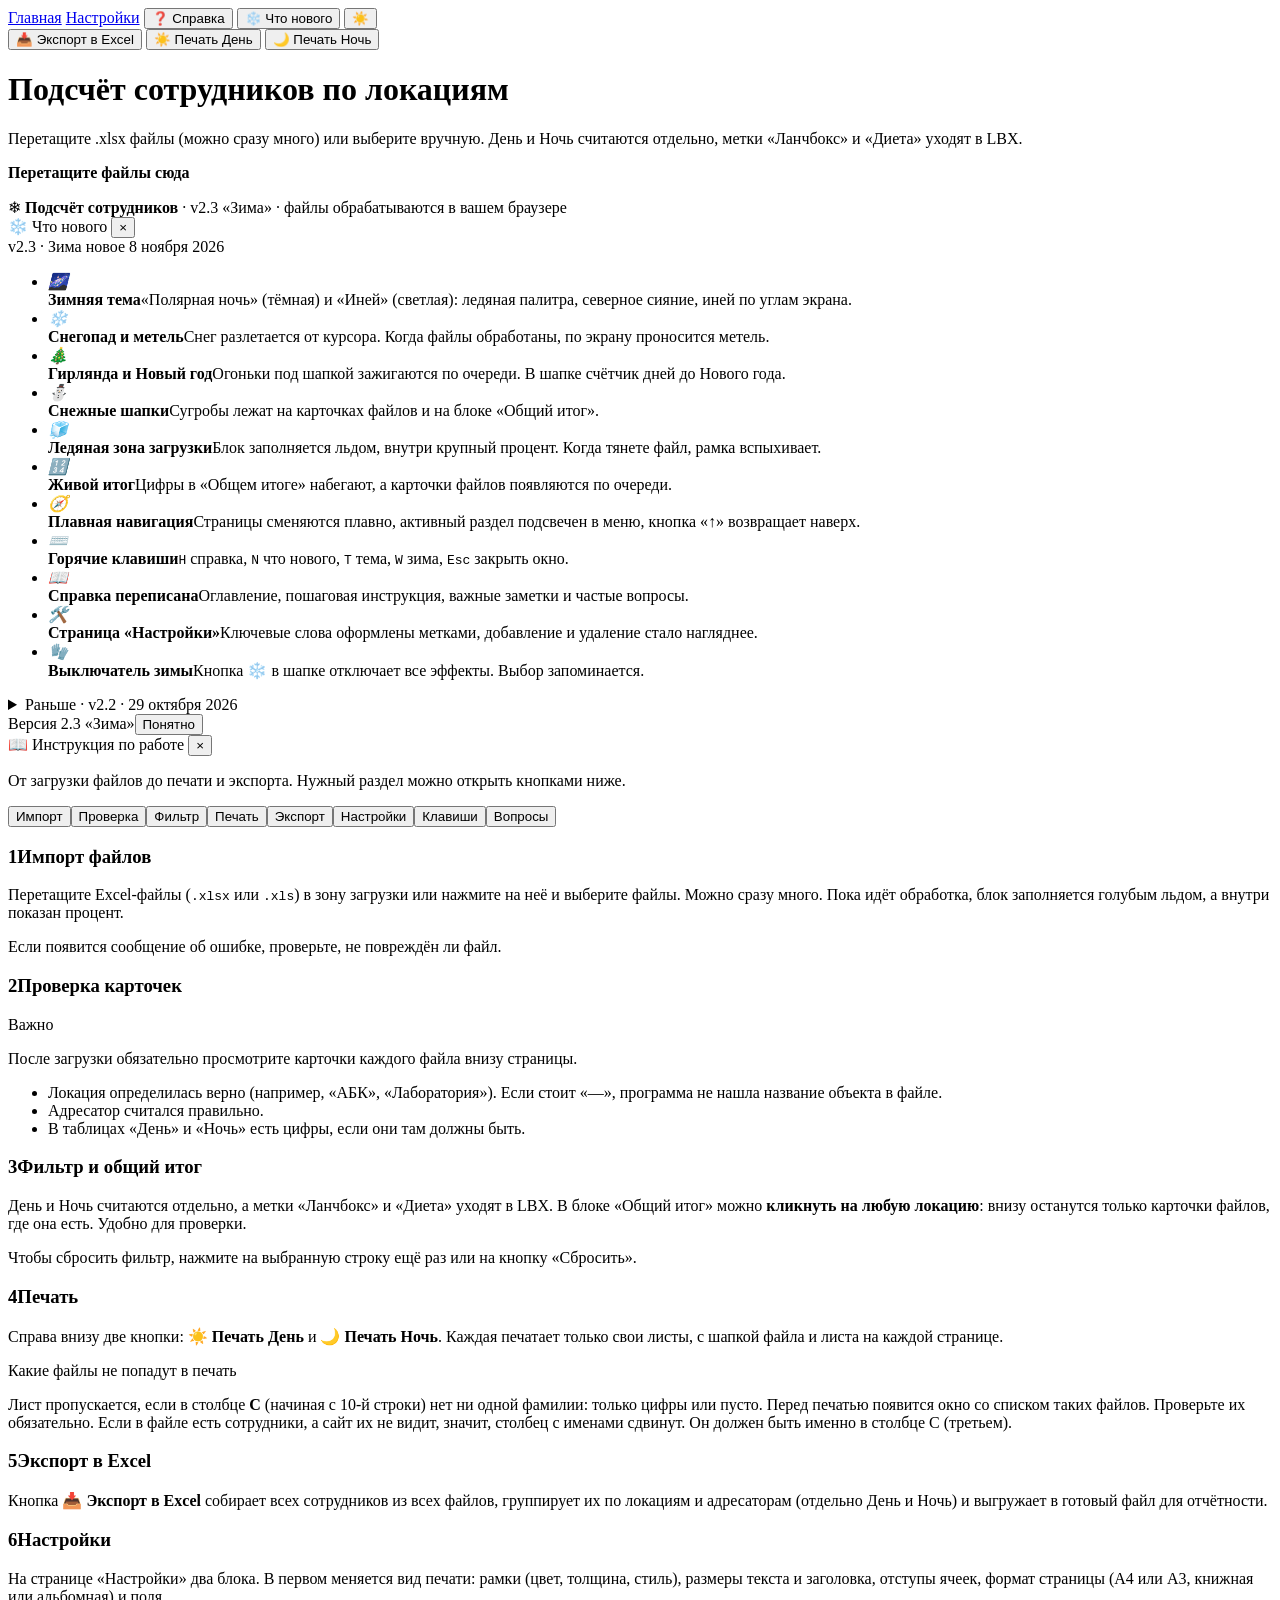
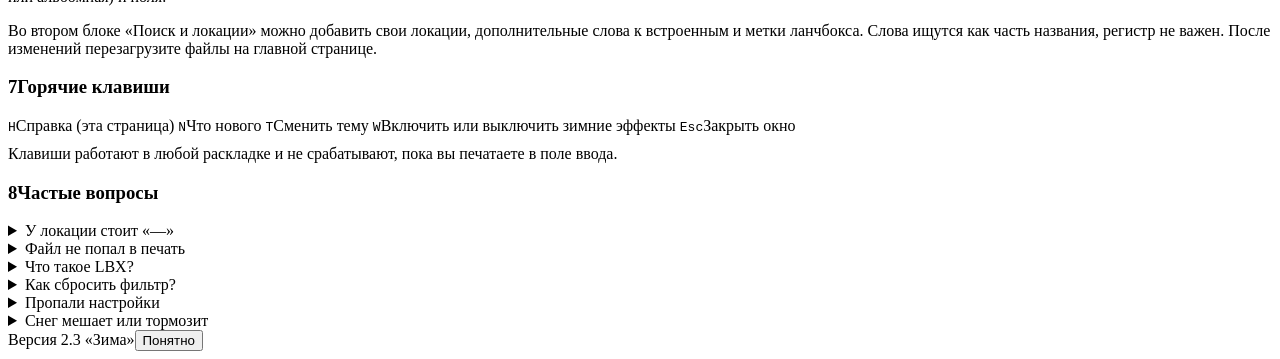
==== index.html @ 3f9bca88 "Add files via upload" ====
<!DOCTYPE html>
<html lang="ru">
<head>
  <meta charset="UTF-8" />
  <meta name="viewport" content="width=device-width, initial-scale=1.0" />
  <title>Главная</title>
  <link rel="stylesheet" href="styles.css" />
  <link rel="stylesheet" href="winter.css" />
  <link rel="icon" type="image/png" href="favicon.png">
  <script>
    (function() {
      // Читаем тему из памяти
      var theme = localStorage.getItem('site-theme') || 'dark';
      // Применяем её к самому первому тегу <html>
      document.documentElement.setAttribute('data-theme', theme);
      // Отключаем анимацию переходов при загрузке, чтобы не было плавного "перекрашивания"
      document.documentElement.classList.add('no-transition');
      // Включаем анимацию обратно, когда страница загрузится
      window.addEventListener('DOMContentLoaded', function() {
        setTimeout(function() {
          document.documentElement.classList.remove('no-transition');
        }, 100);
      });
    })();
  </script>

 
</head>
<body>
  <header>
    <div class="btw">
      <nav class="nvg">
        <a href="index.html">Главная</a>
        <a href="page2.html">Настройки</a>
        <button id="helpBtn" class="whats-new-btn" title="Справка (H)">❓ Справка</button>
        <button id="whatsNewBtn" class="whats-new-btn" title="Что нового (N)">❄️ Что нового</button>
          <button id="themeToggle" class="theme-toggle" title="Переключить тему (T)" aria-label="Переключить тему">☀️</button>

        </span>
      </nav>
    </div>
  </header>
  <div class="print-buttons">
    <button id="exportBtn" class="print-btn print-btn-export" title="Выгрузить всех сотрудников в Excel (локации и адресаторы, День и Ночь)">📥 Экспорт в Excel</button>
    <button id="printDay" class="print-btn print-btn-day" title="Напечатать только дневные листы">☀️ Печать День</button>
    <button id="printNight" class="print-btn print-btn-night" title="Напечатать только ночные листы">🌙 Печать Ночь</button>
  </div>
  <main class="container">
    <h1>Подсчёт сотрудников по локациям</h1>
    <p class="muted">
      Перетащите .xlsx файлы (можно сразу много) или выберите вручную.
      День и Ночь считаются отдельно, метки «Ланчбокс» и «Диета» уходят в LBX.
    </p>

    <div id="dropzone" class="dropzone">
      <input type="file" id="file-input" accept=".xlsx,.xls" multiple hidden />
    
      <!-- Слой воды с волнами -->
      <div class="water" aria-hidden="true">
        <div class="wave wave-a"></div>
        <div class="wave wave-b"></div>
      </div>
    
      <div class="dropzone-inner">
        <strong>Перетащите файлы сюда</strong>
        <!---<span class="muted gr">или нажмите, чтобы выбрать</span>--->
      </div>
    </div>
    <p id="status" class="muted"></p>

    <section id="summary" class="summary hidden"></section>
    <section id="filterPanel" class="filter-panel hidden"></section>
    <section id="results"></section>

    <footer class="foot">❄ <b>Подсчёт сотрудников</b> · v2.3 «Зима» · файлы обрабатываются в вашем браузере</footer>

  </main>
  <script src="settings.js"></script>
  <script src="https://cdn.sheetjs.com/xlsx-0.20.2/package/dist/xlsx.full.min.js"></script>
    <script src="print.js"></script>
    <script type="module" src="export.js"></script>
    <script>
      document.getElementById('printDay').addEventListener('click', () => {
        printSheets(window.importedFiles || [], 'day');
      });
      document.getElementById('printNight').addEventListener('click', () => {
        printSheets(window.importedFiles || [], 'night');
      });
    </script>
  <script type="module" src="script.js"></script>
  <script src="winter.js"></script>
  <div id="whatsNewPanel" class="whats-new-panel hidden" role="dialog" aria-labelledby="wnTitle">
    <div class="whats-new-header">
      <span class="whats-new-title" id="wnTitle">❄️ Что нового</span>
      <button id="whatsNewClose" class="whats-new-close" aria-label="Закрыть" title="Закрыть (Esc)">×</button>
    </div>
    <div class="whats-new-body">
      <div class="wn-version">
        <span class="wn-version-tag">v2.3 · Зима</span>
        <span class="wn-pill">новое</span>
        <span class="wn-version-date">8 ноября 2026</span>
      </div>
      <ul class="wn-list">
        <li style="--i:0"><i class="wn-ic">🌌</i><div><b>Зимняя тема</b><span class="d">«Полярная ночь» (тёмная) и «Иней» (светлая): ледяная палитра, северное сияние, иней по углам экрана.</span></div></li>
        <li style="--i:1"><i class="wn-ic">❄️</i><div><b>Снегопад и метель</b><span class="d">Снег разлетается от курсора. Когда файлы обработаны, по экрану проносится метель.</span></div></li>
        <li style="--i:2"><i class="wn-ic">🎄</i><div><b>Гирлянда и Новый год</b><span class="d">Огоньки под шапкой зажигаются по очереди. В шапке счётчик дней до Нового года.</span></div></li>
        <li style="--i:3"><i class="wn-ic">⛄</i><div><b>Снежные шапки</b><span class="d">Сугробы лежат на карточках файлов и на блоке «Общий итог».</span></div></li>
        <li style="--i:4"><i class="wn-ic">🧊</i><div><b>Ледяная зона загрузки</b><span class="d">Блок заполняется льдом, внутри крупный процент. Когда тянете файл, рамка вспыхивает.</span></div></li>
        <li style="--i:5"><i class="wn-ic">🔢</i><div><b>Живой итог</b><span class="d">Цифры в «Общем итоге» набегают, а карточки файлов появляются по очереди.</span></div></li>
        <li style="--i:6"><i class="wn-ic">🧭</i><div><b>Плавная навигация</b><span class="d">Страницы сменяются плавно, активный раздел подсвечен в меню, кнопка «↑» возвращает наверх.</span></div></li>
        <li style="--i:7"><i class="wn-ic">⌨️</i><div><b>Горячие клавиши</b><span class="d"><kbd>H</kbd> справка, <kbd>N</kbd> что нового, <kbd>T</kbd> тема, <kbd>W</kbd> зима, <kbd>Esc</kbd> закрыть окно.</span></div></li>
        <li style="--i:8"><i class="wn-ic">📖</i><div><b>Справка переписана</b><span class="d">Оглавление, пошаговая инструкция, важные заметки и частые вопросы.</span></div></li>
        <li style="--i:9"><i class="wn-ic">🛠️</i><div><b>Страница «Настройки»</b><span class="d">Ключевые слова оформлены метками, добавление и удаление стало нагляднее.</span></div></li>
        <li style="--i:10"><i class="wn-ic">🧤</i><div><b>Выключатель зимы</b><span class="d">Кнопка ❄️ в шапке отключает все эффекты. Выбор запоминается.</span></div></li>
      </ul>
      <details class="wn-old">
        <summary>Раньше · v2.2 · 29 октября 2026</summary>
        <ul class="wn-list">
        <li style="--i:0"><i class="wn-ic">🖨️</i><div><b>Печать День / Ночь</b><span class="d">Две кнопки, каждая печатает только свой период.</span></div></li>
        <li style="--i:1"><i class="wn-ic">✍️</i><div><b>Адресатор</b><span class="d">Читается по подписи «Представитель клиентов».</span></div></li>
        <li style="--i:2"><i class="wn-ic">🗂️</i><div><b>Счётчик файлов</b><span class="d">Рядом с локацией видно, в скольких файлах она встречается.</span></div></li>
        <li style="--i:3"><i class="wn-ic">🎯</i><div><b>Фильтр по клику</b><span class="d">Клик по локации в итоге оставляет только её файлы.</span></div></li>
        <li style="--i:4"><i class="wn-ic">🌓</i><div><b>Две темы</b><span class="d">Доработана и доведена до функциональности смена темы.</span></div></li>
        <li style="--i:5"><i class="wn-ic">🏷️</i><div><b>Логотип на каждой странице</b><span class="d">Печать с шапкой файла и листа.</span></div></li>
        <li style="--i:6"><i class="wn-ic">⚡</i><div><b>Скорость</b><span class="d">Убраны тяжёлые анимации, фон стал плавнее, проведена оптимизация.</span></div></li>
        <li style="--i:7"><i class="wn-ic">📤</i><div><b>Экспорт</b><span class="d">Данные сотрудников выгружаются в Excel для удобства и скорости в работе.</span></div></li>
        </ul>
      </details>
      <div class="wn-foot"><span>Версия 2.3 «Зима»</span><button class="wn-ok" data-close>Понятно</button></div>
    </div>
  </div>
   <!-- ПАНЕЛЬ СПРАВКИ -->
<div id="helpPanel" class="whats-new-panel help-panel hidden" role="dialog" aria-labelledby="hpTitle">
<div class="whats-new-header">
  <span class="whats-new-title" id="hpTitle">📖 Инструкция по работе</span>
  <button id="helpClose" class="whats-new-close" aria-label="Закрыть" title="Закрыть (Esc)">×</button>
</div>

<div class="whats-new-body">
  <p class="hp-lead">От загрузки файлов до печати и экспорта. Нужный раздел можно открыть кнопками ниже.</p>
  <nav class="hp-toc" aria-label="Оглавление"><button type="button" data-go="hp1">Импорт</button><button type="button" data-go="hp2">Проверка</button><button type="button" data-go="hp3">Фильтр</button><button type="button" data-go="hp4">Печать</button><button type="button" data-go="hp5">Экспорт</button><button type="button" data-go="hp6">Настройки</button><button type="button" data-go="hp7">Клавиши</button><button type="button" data-go="hp8">Вопросы</button></nav>
  <section class="hp-sec" id="hp1">
    <h3><span class="hp-n">1</span>Импорт файлов</h3>
    <p>Перетащите Excel-файлы (<code>.xlsx</code> или <code>.xls</code>) в зону загрузки или нажмите на неё и выберите файлы. Можно сразу много. Пока идёт обработка, блок заполняется голубым льдом, а внутри показан процент.</p>
    <p>Если появится сообщение об ошибке, проверьте, не повреждён ли файл.</p>
  </section>
  <section class="hp-sec" id="hp2">
    <h3><span class="hp-n">2</span>Проверка карточек</h3>
    <div class="hp-note warn"><span class="hp-lbl">Важно</span><p>После загрузки обязательно просмотрите карточки каждого файла внизу страницы.</p></div>
    <ul>
      <li>Локация определилась верно (например, «АБК», «Лаборатория»). Если стоит «—», программа не нашла название объекта в файле.</li>
      <li>Адресатор считался правильно.</li>
      <li>В таблицах «День» и «Ночь» есть цифры, если они там должны быть.</li>
    </ul>
  </section>
  <section class="hp-sec" id="hp3">
    <h3><span class="hp-n">3</span>Фильтр и общий итог</h3>
    <p>День и Ночь считаются отдельно, а метки «Ланчбокс» и «Диета» уходят в LBX. В блоке «Общий итог» можно <b>кликнуть на любую локацию</b>: внизу останутся только карточки файлов, где она есть. Удобно для проверки.</p>
    <p>Чтобы сбросить фильтр, нажмите на выбранную строку ещё раз или на кнопку «Сбросить».</p>
  </section>
  <section class="hp-sec" id="hp4">
    <h3><span class="hp-n">4</span>Печать</h3>
    <p>Справа внизу две кнопки: <b>☀️ Печать День</b> и <b>🌙 Печать Ночь</b>. Каждая печатает только свои листы, с шапкой файла и листа на каждой странице.</p>
    <div class="hp-note warn"><span class="hp-lbl">Какие файлы не попадут в печать</span><p>Лист пропускается, если в столбце <b>C</b> (начиная с 10-й строки) нет ни одной фамилии: только цифры или пусто. Перед печатью появится окно со списком таких файлов. Проверьте их обязательно. Если в файле есть сотрудники, а сайт их не видит, значит, столбец с именами сдвинут. Он должен быть именно в столбце C (третьем).</p></div>
  </section>
  <section class="hp-sec" id="hp5">
    <h3><span class="hp-n">5</span>Экспорт в Excel</h3>
    <p>Кнопка <b>📥 Экспорт в Excel</b> собирает всех сотрудников из всех файлов, группирует их по локациям и адресаторам (отдельно День и Ночь) и выгружает в готовый файл для отчётности.</p>
  </section>
  <section class="hp-sec" id="hp6">
    <h3><span class="hp-n">6</span>Настройки</h3>
    <p>На странице «Настройки» два блока. В первом меняется вид печати: рамки (цвет, толщина, стиль), размеры текста и заголовка, отступы ячеек, формат страницы (A4 или A3, книжная или альбомная) и поля.</p>
    <p>Во втором блоке «Поиск и локации» можно добавить свои локации, дополнительные слова к встроенным и метки ланчбокса. Слова ищутся как часть названия, регистр не важен. После изменений перезагрузите файлы на главной странице.</p>
  </section>
  <section class="hp-sec" id="hp7">
    <h3><span class="hp-n">7</span>Горячие клавиши</h3>
    <div class="hp-keys">
      <span><kbd>H</kbd></span><span>Справка (эта страница)</span>
      <span><kbd>N</kbd></span><span>Что нового</span>
      <span><kbd>T</kbd></span><span>Сменить тему</span>
      <span><kbd>W</kbd></span><span>Включить или выключить зимние эффекты</span>
      <span><kbd>Esc</kbd></span><span>Закрыть окно</span>
    </div>
    <p style="margin-top:10px">Клавиши работают в любой раскладке и не срабатывают, пока вы печатаете в поле ввода.</p>
  </section>
  <section class="hp-sec" id="hp8">
    <h3><span class="hp-n">8</span>Частые вопросы</h3>
    <div class="hp-faq">
      <details><summary>У локации стоит «—»</summary><p>Программа не нашла название объекта. Добавьте новое слово на странице «Настройки», в блоке «Поиск и локации», и загрузите файлы заново.</p></details>
      <details><summary>Файл не попал в печать</summary><p>Скорее всего, в столбце C (с 10-й строки) нет фамилий. Список пропущенных файлов показывается перед печатью.</p></details>
      <details><summary>Что такое LBX?</summary><p>Это сотрудники с метками «Ланчбокс» или «Диета». Список меток можно менять в настройках.</p></details>
      <details><summary>Как сбросить фильтр?</summary><p>Нажмите на выбранную строку в «Общем итоге» ещё раз или на кнопку «Сбросить».</p></details>
      <details><summary>Пропали настройки</summary><p>Они хранятся в браузере. Если очистить данные сайта или открыть его на другом компьютере, настройки придётся задать заново.</p></details>
      <details><summary>Снег мешает или тормозит</summary><p>Нажмите кнопку ❄️ в шапке или клавишу <kbd>W</kbd>. Все эффекты выключатся, а выбор запомнится.</p></details>
    </div>
  </section>
  <div class="wn-foot"><span>Версия 2.3 «Зима»</span><button class="wn-ok" data-close>Понятно</button></div>
</div>
</div>
</body>
</html>
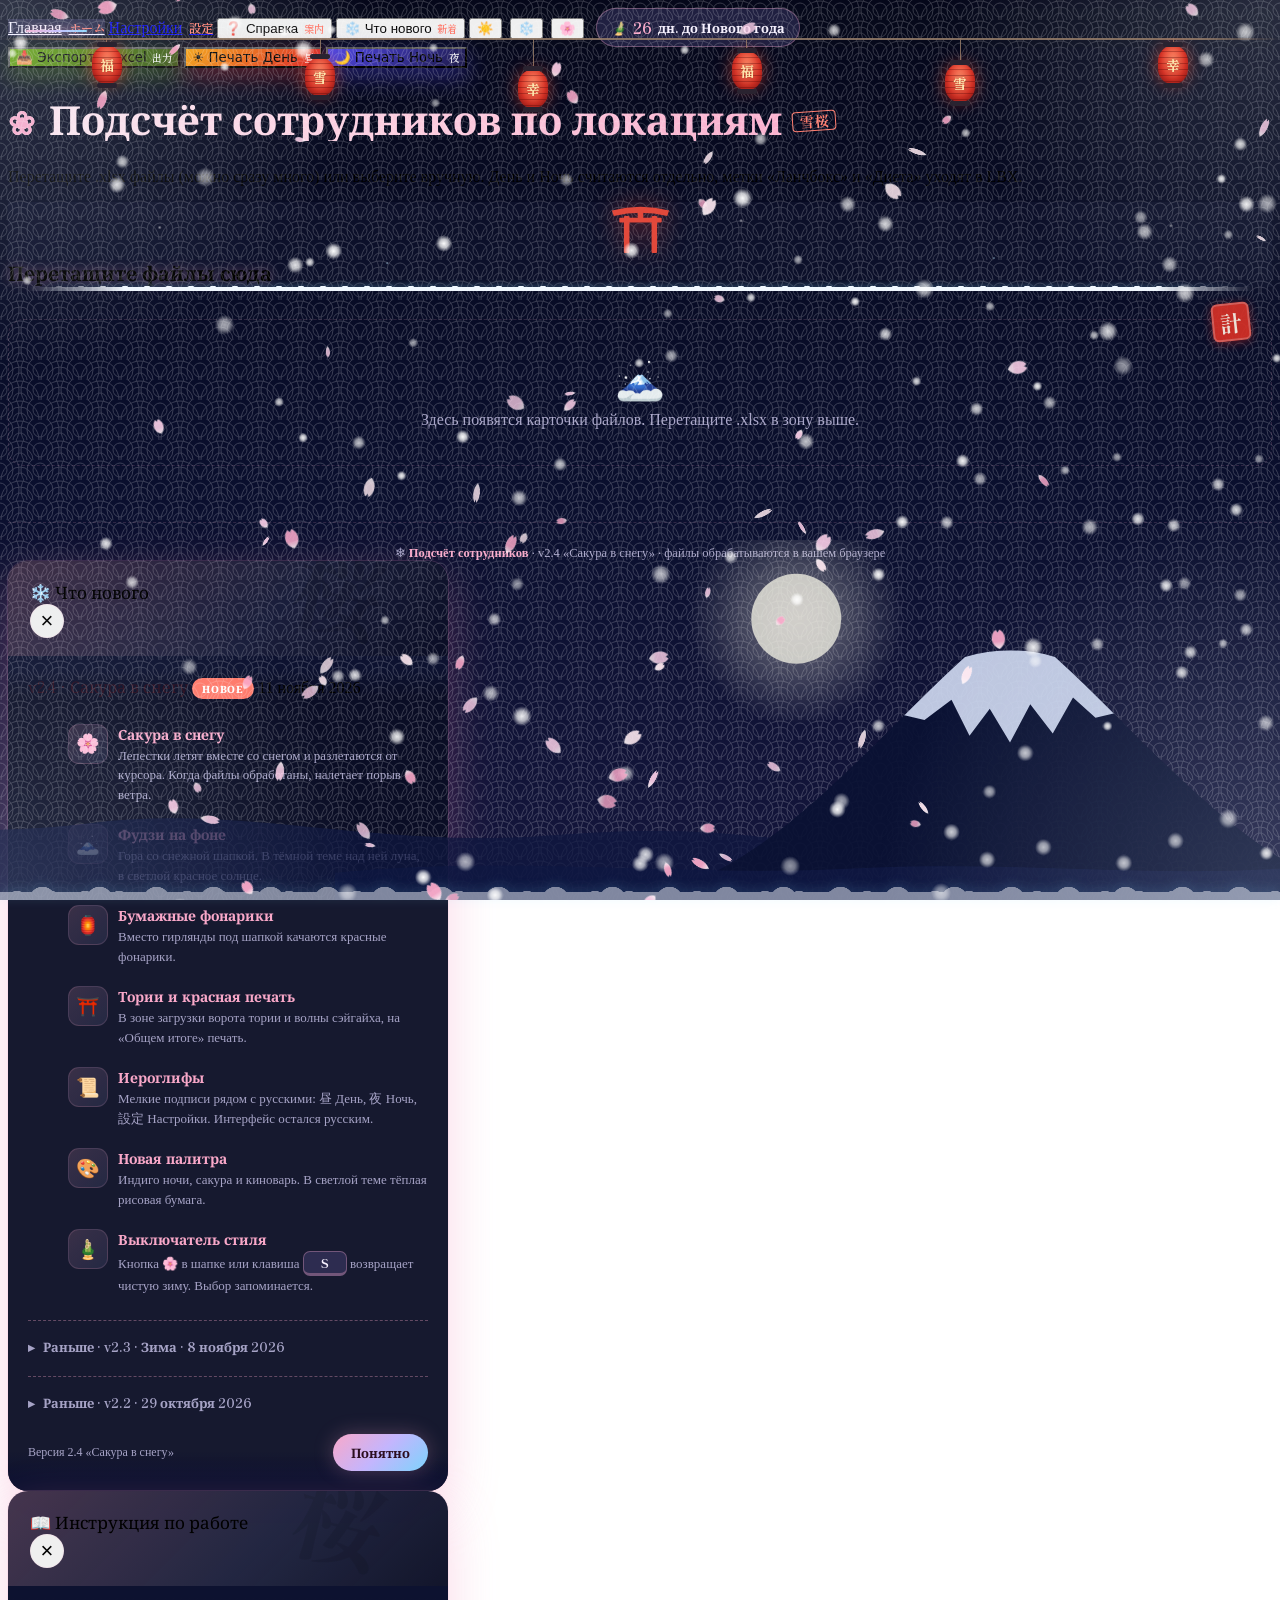
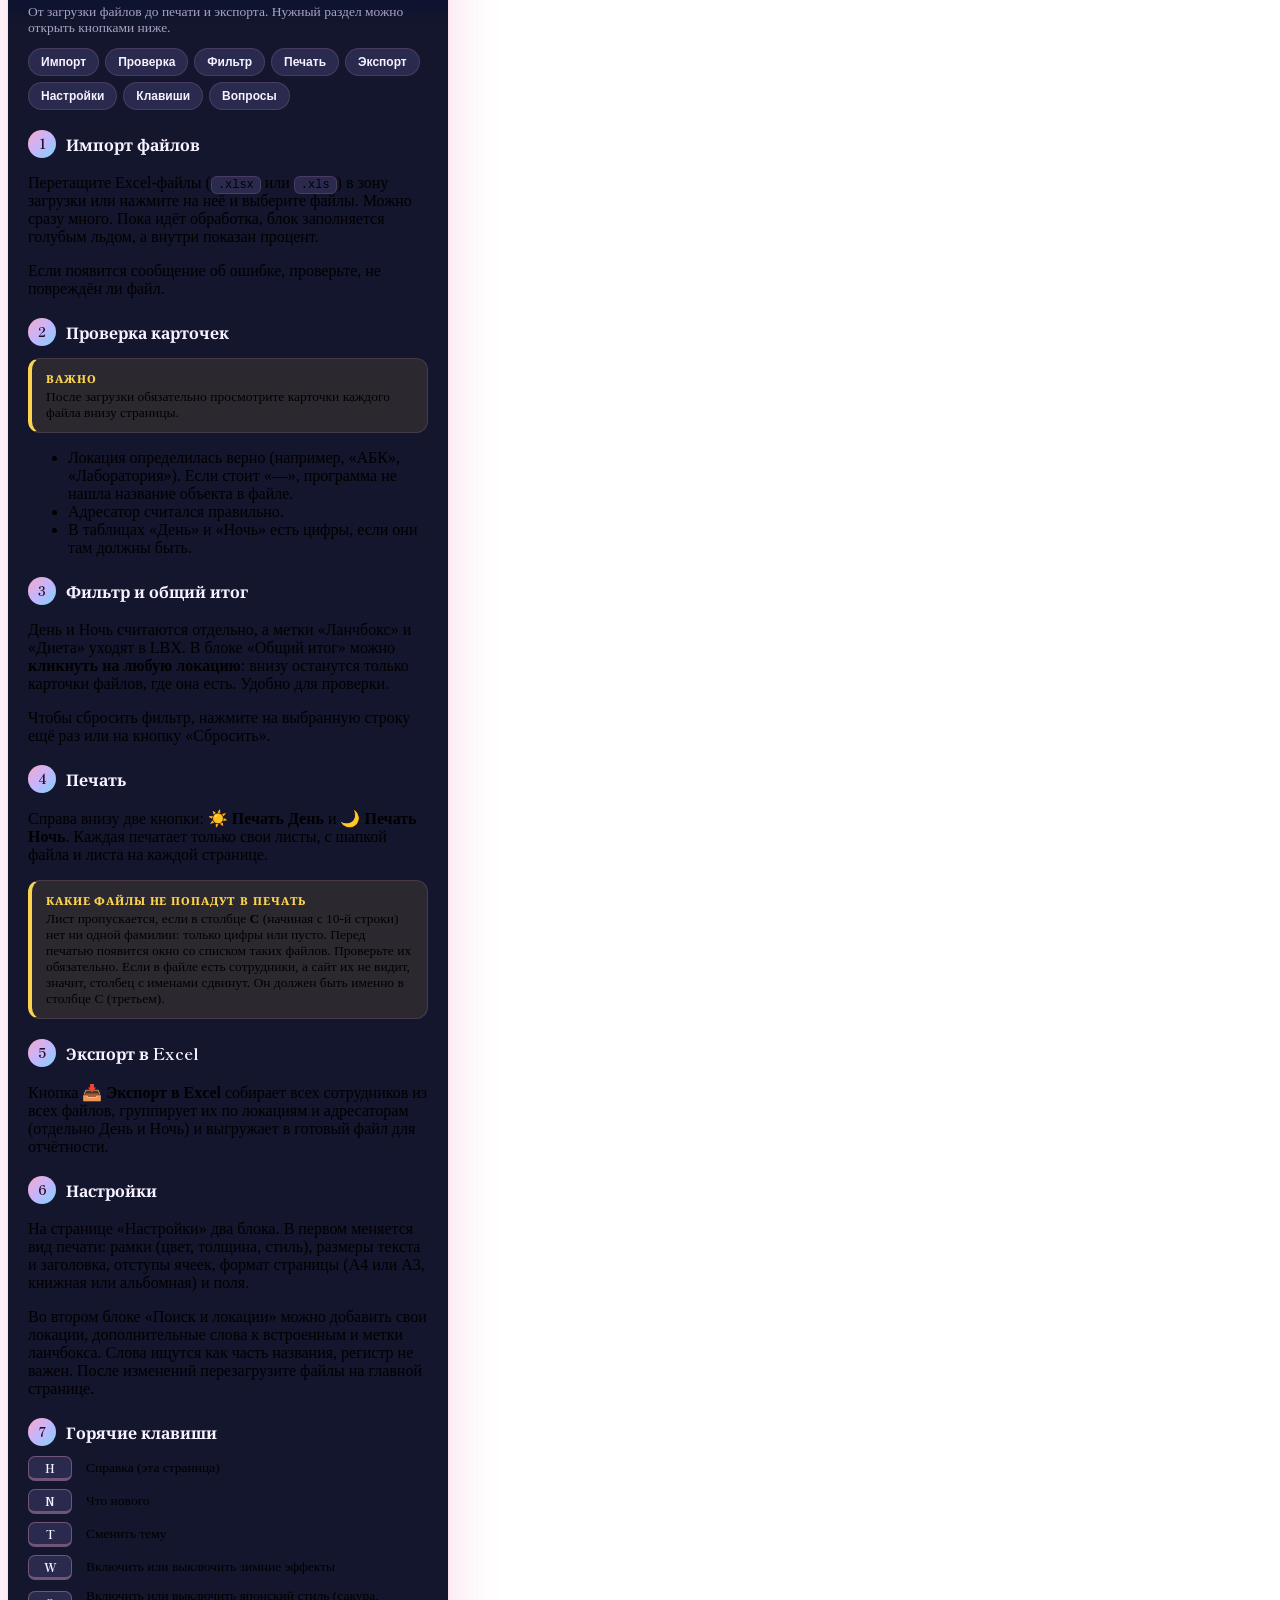
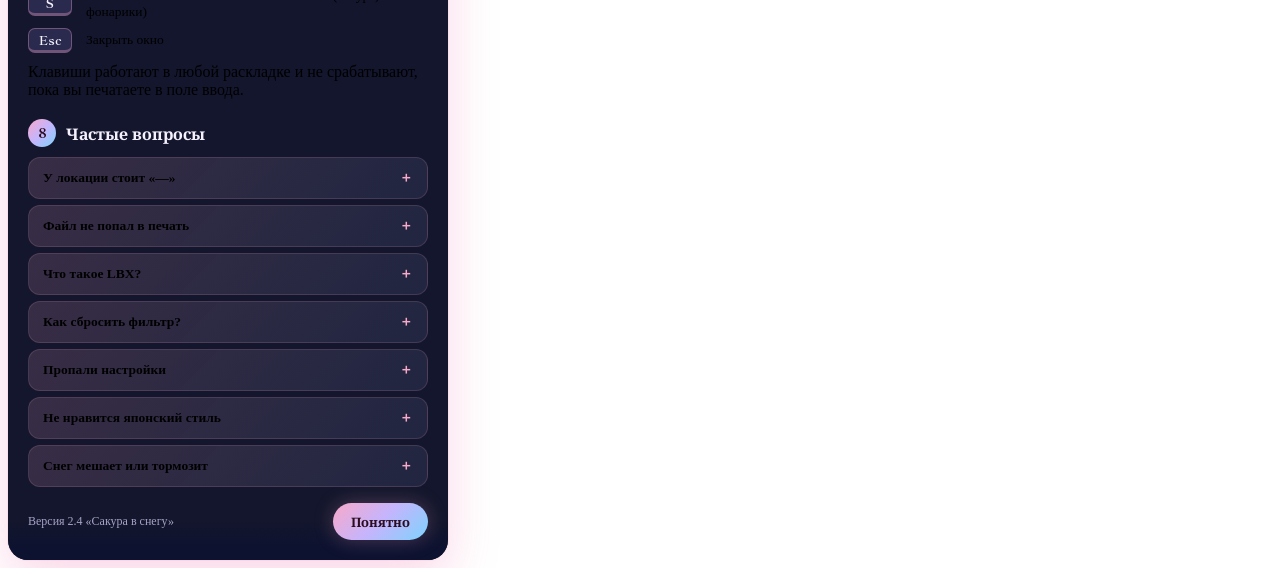
==== commit c6590b2d: "Add files via upload" ====
--- a/index.html
+++ b/index.html
@@ -6,6 +6,7 @@
   <title>Главная</title>
   <link rel="stylesheet" href="styles.css" />
   <link rel="stylesheet" href="winter.css" />
+  <link rel="stylesheet" href="japan.css" />
   <link rel="icon" type="image/png" href="favicon.png">
   <script>
     (function() {
@@ -13,6 +14,7 @@
       var theme = localStorage.getItem('site-theme') || 'dark';
       // Применяем её к самому первому тегу <html>
       document.documentElement.setAttribute('data-theme', theme);
+      try { if (localStorage.getItem('japan') === 'off') document.documentElement.classList.add('jp-off'); } catch (e) {}
       // Отключаем анимацию переходов при загрузке, чтобы не было плавного "перекрашивания"
       document.documentElement.classList.add('no-transition');
       // Включаем анимацию обратно, когда страница загрузится
@@ -72,7 +74,7 @@
     <section id="filterPanel" class="filter-panel hidden"></section>
     <section id="results"></section>
 
-    <footer class="foot">❄ <b>Подсчёт сотрудников</b> · v2.3 «Зима» · файлы обрабатываются в вашем браузере</footer>
+    <footer class="foot">❄ <b>Подсчёт сотрудников</b> · v2.4 «Сакура в снегу» · файлы обрабатываются в вашем браузере</footer>
 
   </main>
   <script src="settings.js"></script>
@@ -89,6 +91,7 @@
     </script>
   <script type="module" src="script.js"></script>
   <script src="winter.js"></script>
+  <script src="japan.js"></script>
   <div id="whatsNewPanel" class="whats-new-panel hidden" role="dialog" aria-labelledby="wnTitle">
     <div class="whats-new-header">
       <span class="whats-new-title" id="wnTitle">❄️ Что нового</span>
@@ -96,11 +99,22 @@
     </div>
     <div class="whats-new-body">
       <div class="wn-version">
-        <span class="wn-version-tag">v2.3 · Зима</span>
+        <span class="wn-version-tag">v2.4 · Сакура в снегу</span>
         <span class="wn-pill">новое</span>
-        <span class="wn-version-date">8 ноября 2026</span>
+        <span class="wn-version-date">11 ноября 2026</span>
       </div>
       <ul class="wn-list">
+        <li style="--i:0"><i class="wn-ic">🌸</i><div><b>Сакура в снегу</b><span class="d">Лепестки летят вместе со снегом и разлетаются от курсора. Когда файлы обработаны, налетает порыв ветра.</span></div></li>
+        <li style="--i:1"><i class="wn-ic">🗻</i><div><b>Фудзи на фоне</b><span class="d">Гора со снежной шапкой. В тёмной теме над ней луна, в светлой красное солнце.</span></div></li>
+        <li style="--i:2"><i class="wn-ic">🏮</i><div><b>Бумажные фонарики</b><span class="d">Вместо гирлянды под шапкой качаются красные фонарики.</span></div></li>
+        <li style="--i:3"><i class="wn-ic">⛩️</i><div><b>Тории и красная печать</b><span class="d">В зоне загрузки ворота тории и волны сэйгайха, на «Общем итоге» печать.</span></div></li>
+        <li style="--i:4"><i class="wn-ic">📜</i><div><b>Иероглифы</b><span class="d">Мелкие подписи рядом с русскими: 昼 День, 夜 Ночь, 設定 Настройки. Интерфейс остался русским.</span></div></li>
+        <li style="--i:5"><i class="wn-ic">🎨</i><div><b>Новая палитра</b><span class="d">Индиго ночи, сакура и киноварь. В светлой теме тёплая рисовая бумага.</span></div></li>
+        <li style="--i:6"><i class="wn-ic">🎍</i><div><b>Выключатель стиля</b><span class="d">Кнопка 🌸 в шапке или клавиша <kbd>S</kbd> возвращает чистую зиму. Выбор запоминается.</span></div></li>
+      </ul>
+      <details class="wn-old">
+        <summary>Раньше · v2.3 · Зима · 8 ноября 2026</summary>
+        <ul class="wn-list">
         <li style="--i:0"><i class="wn-ic">🌌</i><div><b>Зимняя тема</b><span class="d">«Полярная ночь» (тёмная) и «Иней» (светлая): ледяная палитра, северное сияние, иней по углам экрана.</span></div></li>
         <li style="--i:1"><i class="wn-ic">❄️</i><div><b>Снегопад и метель</b><span class="d">Снег разлетается от курсора. Когда файлы обработаны, по экрану проносится метель.</span></div></li>
         <li style="--i:2"><i class="wn-ic">🎄</i><div><b>Гирлянда и Новый год</b><span class="d">Огоньки под шапкой зажигаются по очереди. В шапке счётчик дней до Нового года.</span></div></li>
@@ -113,6 +127,7 @@
         <li style="--i:9"><i class="wn-ic">🛠️</i><div><b>Страница «Настройки»</b><span class="d">Ключевые слова оформлены метками, добавление и удаление стало нагляднее.</span></div></li>
         <li style="--i:10"><i class="wn-ic">🧤</i><div><b>Выключатель зимы</b><span class="d">Кнопка ❄️ в шапке отключает все эффекты. Выбор запоминается.</span></div></li>
       </ul>
+      </details>
       <details class="wn-old">
         <summary>Раньше · v2.2 · 29 октября 2026</summary>
         <ul class="wn-list">
@@ -126,7 +141,7 @@
         <li style="--i:7"><i class="wn-ic">📤</i><div><b>Экспорт</b><span class="d">Данные сотрудников выгружаются в Excel для удобства и скорости в работе.</span></div></li>
         </ul>
       </details>
-      <div class="wn-foot"><span>Версия 2.3 «Зима»</span><button class="wn-ok" data-close>Понятно</button></div>
+      <div class="wn-foot"><span>Версия 2.4 «Сакура в снегу»</span><button class="wn-ok" data-close>Понятно</button></div>
     </div>
   </div>
    <!-- ПАНЕЛЬ СПРАВКИ -->
@@ -179,6 +194,7 @@
       <span><kbd>N</kbd></span><span>Что нового</span>
       <span><kbd>T</kbd></span><span>Сменить тему</span>
       <span><kbd>W</kbd></span><span>Включить или выключить зимние эффекты</span>
+      <span><kbd>S</kbd></span><span>Включить или выключить японский стиль (сакура, фонарики)</span>
       <span><kbd>Esc</kbd></span><span>Закрыть окно</span>
     </div>
     <p style="margin-top:10px">Клавиши работают в любой раскладке и не срабатывают, пока вы печатаете в поле ввода.</p>
@@ -191,10 +207,11 @@
       <details><summary>Что такое LBX?</summary><p>Это сотрудники с метками «Ланчбокс» или «Диета». Список меток можно менять в настройках.</p></details>
       <details><summary>Как сбросить фильтр?</summary><p>Нажмите на выбранную строку в «Общем итоге» ещё раз или на кнопку «Сбросить».</p></details>
       <details><summary>Пропали настройки</summary><p>Они хранятся в браузере. Если очистить данные сайта или открыть его на другом компьютере, настройки придётся задать заново.</p></details>
+      <details><summary>Не нравится японский стиль</summary><p>Нажмите кнопку 🌸 в шапке или клавишу <kbd>S</kbd>: останется чистая зимняя тема. Если мешает движение, кнопка ❄️ (<kbd>W</kbd>) отключает снег, лепестки и фонарики.</p></details>
       <details><summary>Снег мешает или тормозит</summary><p>Нажмите кнопку ❄️ в шапке или клавишу <kbd>W</kbd>. Все эффекты выключатся, а выбор запомнится.</p></details>
     </div>
   </section>
-  <div class="wn-foot"><span>Версия 2.3 «Зима»</span><button class="wn-ok" data-close>Понятно</button></div>
+  <div class="wn-foot"><span>Версия 2.4 «Сакура в снегу»</span><button class="wn-ok" data-close>Понятно</button></div>
 </div>
 </div>
 </body>
--- a/winter.css
+++ b/winter.css
@@ -0,0 +1,320 @@
+@import url('https://fonts.googleapis.com/css2?family=Comfortaa:wght@500;700&display=swap');
+/* =====================================================================
+   ЗИМНЕЕ ОБНОВЛЕНИЕ · «Полярная ночь» (тёмная) и «Иней» (светлая)
+   Подключается ПОСЛЕ styles.css: <link rel="stylesheet" href="winter.css">
+   Логику сайта не трогает. Чтобы убрать зиму, удалите эту строку и winter.js.
+   ===================================================================== */
+:root {
+  --bg: #050b1a; --bg-2: #0a1430; --card: rgba(12, 24, 52, .74); --card-2: rgba(18, 36, 72, .92); --block: rgba(60, 110, 180, .26);
+  --border: rgba(147, 197, 253, .38); --border-soft: rgba(147, 197, 253, .16);
+  --text: #eef6ff; --muted: #93a9c9;
+  --accent: #7dd3fc; --accent-2: #a5b4fc; --accent-3: #5eead4; --teal: #5eead4; --warning: #fcd34d;
+  --gradient: linear-gradient(135deg, #7dd3fc 0%, #a5b4fc 48%, #5eead4 100%);
+  --gradient-soft: linear-gradient(135deg, rgba(125, 211, 252, .16), rgba(165, 180, 252, .10));
+  --focus-ring: 0 0 0 3px rgba(125, 211, 252, .55);
+  --glow: 0 0 40px rgba(125, 211, 252, .45); --glow-sm: 0 0 20px rgba(125, 211, 252, .30);
+  --shadow-card: 0 14px 40px rgba(0, 5, 20, .65); --shadow-hover: 0 18px 50px rgba(56, 189, 248, .32);
+  --error: #f87171; --error-bg: rgba(248, 113, 113, .10); --error-border: rgba(248, 113, 113, .45); --success: #34d399;
+  --snow: #f1f8ff; --on-accent: #04122b; --disp: 'Comfortaa', 'Inter', system-ui, sans-serif;
+}
+html[data-theme="light"] {
+  --bg: #eaf3fb; --bg-2: #ffffff; --card: rgba(255, 255, 255, .92); --card-2: #f3f9ff; --block: #dbeafe;
+  --border: #bcd6ee; --border-soft: #dbeafe;
+  --text: #0b1d3a; --muted: #4b6485;
+  --accent: #0284c7; --accent-2: #4f46e5; --accent-3: #0891b2; --teal: #0f766e; --warning: #b45309;
+  --gradient: linear-gradient(135deg, #0369a1 0%, #4f46e5 55%, #0891b2 100%);
+  --gradient-soft: linear-gradient(135deg, rgba(2, 132, 199, .10), rgba(79, 70, 229, .07));
+  --focus-ring: 0 0 0 3px rgba(2, 132, 199, .30);
+  --glow: 0 10px 40px rgba(2, 132, 199, .25); --glow-sm: 0 5px 20px rgba(2, 132, 199, .16);
+  --shadow-card: 0 10px 30px rgba(11, 29, 58, .08); --shadow-hover: 0 20px 40px rgba(2, 132, 199, .22), 0 0 20px rgba(79, 70, 229, .12);
+  --error: #dc2626; --success: #059669; --snow: #ffffff; --on-accent: #ffffff;
+}
+* { scrollbar-width: thin; scrollbar-color: rgba(125, 211, 252, .45) transparent; }
+::selection { background: rgba(125, 211, 252, .35); color: inherit; }
+h1, h2, h3, .whats-new-title, .dropzone-inner strong, .wn-version-tag, .print-btn { font-family: var(--disp); }
+
+/* ---------- ФОН: ночное небо, северное сияние, звёзды, иней по углам ---------- */
+:root:not([data-theme="light"]) body { background: linear-gradient(180deg, #04091a 0%, #081634 55%, #0b1e44 100%) fixed; }
+body::before {
+  background:
+    radial-gradient(ellipse 60% 40% at 20% 0%, rgba(94, 234, 212, .22), transparent 70%),
+    radial-gradient(ellipse 50% 45% at 80% 8%, rgba(125, 211, 252, .20), transparent 70%),
+    radial-gradient(ellipse 70% 40% at 50% 105%, rgba(165, 180, 252, .18), transparent 70%);
+  animation: aurora 18s ease-in-out infinite alternate; will-change: transform;
+}
+@keyframes aurora { from { transform: translate3d(-2%, 0, 0) scale(1); } to { transform: translate3d(2%, 1.5%, 0) scale(1.07); } }
+body::after {
+  background-image:
+    radial-gradient(1.5px 1.5px at 8% 18%, #fff, transparent), radial-gradient(1px 1px at 22% 62%, #bae6fd, transparent),
+    radial-gradient(1.5px 1.5px at 37% 12%, #fff, transparent), radial-gradient(1px 1px at 52% 80%, #99f6e4, transparent),
+    radial-gradient(1.5px 1.5px at 66% 34%, #fff, transparent), radial-gradient(1px 1px at 78% 70%, #bae6fd, transparent),
+    radial-gradient(1.5px 1.5px at 91% 22%, #fff, transparent), radial-gradient(1px 1px at 96% 88%, #fff, transparent);
+  opacity: .55; animation: twinkle 6s ease-in-out infinite alternate;
+}
+@keyframes twinkle { to { opacity: .25; } }
+html[data-theme="light"] body {
+  background-image:
+    radial-gradient(circle at 12% 8%, rgba(125, 211, 252, .38), transparent 42%),
+    radial-gradient(circle at 88% 92%, rgba(165, 180, 252, .30), transparent 42%),
+    linear-gradient(180deg, #f4f9ff 0%, #e3eef9 100%);
+  background-size: auto;
+}
+html::after {
+  content: ""; position: fixed; inset: 0; z-index: 40; pointer-events: none;
+  background:
+    radial-gradient(circle at 0 0, rgba(224, 242, 254, .20), transparent 24%), radial-gradient(circle at 100% 0, rgba(224, 242, 254, .16), transparent 22%),
+    radial-gradient(circle at 0 100%, rgba(224, 242, 254, .14), transparent 24%), radial-gradient(circle at 100% 100%, rgba(224, 242, 254, .18), transparent 26%);
+}
+html[data-theme="light"]::after {
+  background:
+    radial-gradient(circle at 0 0, rgba(186, 230, 253, .50), transparent 22%), radial-gradient(circle at 100% 0, rgba(186, 230, 253, .40), transparent 20%),
+    radial-gradient(circle at 0 100%, rgba(186, 230, 253, .40), transparent 22%), radial-gradient(circle at 100% 100%, rgba(199, 210, 254, .45), transparent 24%);
+}
+
+/* ---------- ШАПКА ---------- */
+header { background: rgba(5, 11, 26, .72); }
+html[data-theme="light"] header { background: rgba(255, 255, 255, .80); }
+header::after {
+  height: 2px; opacity: .95; background-size: 200% 100%; animation: edge 7s linear infinite;
+  background-image: linear-gradient(90deg, transparent 0%, #7dd3fc 20%, #ffffff 50%, #5eead4 80%, transparent 100%);
+}
+html[data-theme="light"] header::after { background-image: linear-gradient(90deg, transparent 0%, #38bdf8 20%, #4f46e5 50%, #22d3ee 80%, transparent 100%); }
+@keyframes edge { to { background-position: 200% 0; } }
+.winter-toggle { margin-left: 8px; }
+.ny-chip { display: inline-flex; align-items: center; gap: 6px; margin-left: 8px; padding: 8px 14px; border-radius: 999px; border: 1px solid var(--border); background: var(--block); color: var(--text); font: 700 13px var(--disp); white-space: nowrap; }
+.ny-chip b { color: var(--accent); font-size: 15px; }
+
+/* ---------- ЗАГОЛОВОК ---------- */
+h1 {
+  font: 700 clamp(26px, 4.2vw, 40px)/1.15 var(--disp); letter-spacing: -.01em; text-shadow: none;
+  background: linear-gradient(100deg, #e0f2fe 0%, #7dd3fc 30%, #ffffff 48%, #5eead4 66%, #a5b4fc 100%); background-size: 220% 100%;
+  -webkit-background-clip: text; background-clip: text; -webkit-text-fill-color: transparent; animation: shine 9s ease-in-out infinite;
+}
+html[data-theme="light"] h1 { background: linear-gradient(100deg, #0b1d3a 0%, #0369a1 55%, #4f46e5 100%); background-size: 100% 100%; -webkit-background-clip: text; background-clip: text; animation: none; }
+@keyframes shine { 0%, 100% { background-position: 100% 0; } 50% { background-position: 0 0; } }
+h1::before { content: "❄"; display: inline-block; margin-right: .45em; font-size: .8em; -webkit-text-fill-color: var(--accent); animation: spin 16s linear infinite; }
+@keyframes spin { to { transform: rotate(360deg); } }
+
+/* ---------- ЗОНА ЗАГРУЗКИ: прогресс заполняется льдом ---------- */
+.dropzone {
+  border-color: rgba(147, 197, 253, .55);
+  background:
+    radial-gradient(2px 2px at 12% 30%, rgba(255, 255, 255, .55), transparent), radial-gradient(1.5px 1.5px at 30% 72%, rgba(186, 230, 253, .6), transparent),
+    radial-gradient(2px 2px at 58% 22%, rgba(255, 255, 255, .5), transparent), radial-gradient(1.5px 1.5px at 78% 66%, rgba(186, 230, 253, .6), transparent),
+    radial-gradient(2px 2px at 92% 28%, rgba(255, 255, 255, .5), transparent), var(--card);
+}
+.dropzone:not(.processing):hover { box-shadow: var(--shadow-hover), inset 0 0 40px rgba(125, 211, 252, .14); }
+.water { background: linear-gradient(180deg, #bae6fd 0%, #38bdf8 55%, #6366f1 100%); opacity: .92; }
+.wave-a { background-image: url("data:image/svg+xml;utf8,<svg xmlns='http://www.w3.org/2000/svg' viewBox='0 0 200 30' preserveAspectRatio='none'><path d='M0,15 C50,30 100,0 150,15 C175,22 200,15 200,15 L200,30 L0,30 Z' fill='%23e0f2fe'/></svg>") !important; }
+.wave-b { background-image: url("data:image/svg+xml;utf8,<svg xmlns='http://www.w3.org/2000/svg' viewBox='0 0 200 30' preserveAspectRatio='none'><path d='M0,15 C50,0 100,30 150,15 C175,8 200,15 200,15 L200,30 L0,30 Z' fill='%2367e8f9'/></svg>") !important; }
+.dropzone-inner strong { font-size: 20px; text-shadow: 0 0 12px rgba(125, 211, 252, .45); }
+html[data-theme="light"] .dropzone-inner strong { text-shadow: none; }
+.dropzone-inner::before { content: "❄"; display: block; font-size: 46px; line-height: 1; color: var(--accent); filter: drop-shadow(0 0 12px var(--accent)); animation: spin 22s linear infinite; }
+
+/* ---------- КАРТОЧКИ: снежные шапки ---------- */
+.summary, .card { position: relative; border-color: var(--border); }
+.summary::before, .card::before {
+  content: ""; position: absolute; left: 18px; right: 18px; top: -8px; height: 12px; z-index: 2; pointer-events: none;
+  background:
+    radial-gradient(circle at 50% 100%, var(--snow) 0 5px, transparent 5.5px) 0 0 / 22px 12px repeat-x,
+    radial-gradient(circle at 50% 100%, var(--snow) 0 7px, transparent 7.5px) 9px 4px / 41px 12px repeat-x,
+    linear-gradient(var(--snow), var(--snow)) 0 100% / 100% 4px no-repeat;
+  -webkit-mask: linear-gradient(90deg, transparent, #000 8%, #000 92%, transparent); mask: linear-gradient(90deg, transparent, #000 8%, #000 92%, transparent);
+  filter: drop-shadow(0 -1px 3px rgba(125, 211, 252, .35));
+}
+html[data-theme="light"] .summary::before, html[data-theme="light"] .card::before { filter: drop-shadow(0 1px 0 rgba(2, 132, 199, .35)) drop-shadow(0 -1px 2px rgba(2, 132, 199, .18)); }
+.card:hover { border-color: var(--accent); }
+.sheet-addr { color: var(--accent-3); border-color: rgba(94, 234, 212, .4); }
+
+/* ---------- ТАБЛИЦЫ: подсветка выбранной строки (лёд вместо неона) ---------- */
+table.counts tr.lbx td.value-cell { text-shadow: 0 0 10px rgba(94, 234, 212, .5); }
+table.counts tr.unknown td.value-cell { text-shadow: 0 0 10px rgba(252, 211, 77, .45); }
+table.counts.clickable tbody tr.selected, table.counts.clickable tbody tr.selected:hover { background: rgba(125, 211, 252, .14) !important; box-shadow: inset 4px 0 0 var(--accent) !important; }
+table.counts.clickable tbody tr.selected.lbx { box-shadow: inset 4px 0 0 var(--teal) !important; background: rgba(94, 234, 212, .13) !important; }
+table.counts.clickable tbody tr.selected.lbx td.value-cell, table.counts.clickable tbody tr.selected.lbx td.files-cell { color: var(--teal) !important; text-shadow: 0 0 10px rgba(94, 234, 212, .6) !important; }
+html[data-theme="light"] table.counts.clickable tbody tr.selected, html[data-theme="light"] table.counts.clickable tbody tr.selected:hover { background: rgba(2, 132, 199, .10) !important; box-shadow: inset 4px 0 0 var(--accent) !important; }
+html[data-theme="light"] table.counts.clickable tbody tr.selected td { color: var(--accent) !important; }
+html[data-theme="light"] table.counts.clickable tbody tr.selected.lbx { box-shadow: inset 4px 0 0 var(--teal) !important; background: rgba(15, 118, 110, .10) !important; }
+html[data-theme="light"] table.counts.clickable tbody tr.selected.lbx td.value-cell, html[data-theme="light"] table.counts.clickable tbody tr.selected.lbx td.files-cell { color: var(--teal) !important; text-shadow: none !important; }
+html[data-theme="light"] table.counts tr.lbx td.value-cell, html[data-theme="light"] table.counts tr.unknown td.value-cell { text-shadow: none; }
+
+/* ---------- КНОПКИ ---------- */
+.btn-primary { color: var(--on-accent); }
+.btn-primary:hover { transform: translateY(-3px); }
+.print-btn-day { background: linear-gradient(135deg, #0ea5e9, #0369a1); box-shadow: 0 8px 24px rgba(14, 165, 233, .45); }
+.print-btn-day:hover { box-shadow: 0 12px 30px rgba(14, 165, 233, .75); }
+.print-btn-night { background: linear-gradient(135deg, #6366f1, #0e7490); box-shadow: 0 8px 24px rgba(99, 102, 241, .45); }
+.print-btn-night:hover { box-shadow: 0 12px 30px rgba(99, 102, 241, .75); }
+.print-btn-export { background: linear-gradient(135deg, #059669, #065f46); box-shadow: 0 8px 24px rgba(5, 150, 105, .45); }
+.print-btn-export:hover { box-shadow: 0 12px 30px rgba(5, 150, 105, .75); }
+
+/* ---------- «ЧТО НОВОГО» И СПРАВКА ---------- */
+.whats-new-panel { background: rgba(8, 18, 42, .94); }
+html[data-theme="light"] .whats-new-panel { background: #fff; }
+.help-panel { background: rgba(8, 18, 42, .96) !important; }
+html[data-theme="light"] .help-panel { background: #fff !important; }
+.wn-version-tag { color: var(--on-accent); }
+.wn-version + .wn-list { margin-bottom: 8px; }
+.wn-old { margin-top: 18px; padding-top: 14px; border-top: 1px dashed var(--border); opacity: .85; }
+.wn-list li { padding-left: 24px; }
+.wn-list li::before { content: "❄"; width: auto; height: auto; border-radius: 0; background: none; box-shadow: none; color: var(--accent); font-size: 12px; top: 11px; left: 0; text-shadow: 0 0 8px var(--accent); }
+
+/* ---------- ЭФФЕКТЫ (рисует winter.js) ---------- */
+#snow { position: fixed; inset: 0; width: 100%; height: 100%; z-index: 45; pointer-events: none; }
+.snowbank {
+  position: fixed; left: 0; right: 0; bottom: 0; height: 26px; z-index: 44; pointer-events: none; opacity: .5;
+  background:
+    radial-gradient(circle at 50% 100%, var(--snow) 0 9px, transparent 9.5px) 0 100% / 34px 18px repeat-x,
+    radial-gradient(circle at 50% 100%, var(--snow) 0 13px, transparent 13.5px) 14px 100% / 57px 24px repeat-x,
+    linear-gradient(var(--snow), var(--snow)) 0 100% / 100% 8px no-repeat;
+  filter: drop-shadow(0 -2px 6px rgba(125, 211, 252, .35));
+}
+html[data-theme="light"] .snowbank { opacity: .95; filter: drop-shadow(0 -1px 0 rgba(2, 132, 199, .30)) drop-shadow(0 -2px 6px rgba(2, 132, 199, .15)); }
+.garland { position: fixed; left: 0; right: 0; top: 67px; height: 60px; overflow: hidden; z-index: 55; pointer-events: none; animation: gdrop .9s cubic-bezier(.2, 1.4, .4, 1) backwards; }
+@keyframes gdrop { from { transform: translateY(-50px); opacity: 0; } }
+.garland svg { position: absolute; left: 0; top: 0; overflow: visible; }
+.garland path { fill: none; stroke: rgba(110, 130, 150, .9); stroke-width: 1.6; }
+.bulb { position: absolute; width: 9px; height: 12px; margin-left: -4.5px; border-radius: 45% 45% 55% 55% / 35% 35% 65% 65%; background: var(--c); animation: bulbOn .5s ease backwards; animation-delay: calc(var(--i) * 40ms + .6s); }
+.bulb::before { content: ""; position: absolute; left: 1.5px; top: -4px; width: 6px; height: 5px; border-radius: 1px; background: #3b4656; }
+.bulb::after { content: ""; position: absolute; inset: -9px; border-radius: 50%; background: radial-gradient(circle, var(--c) 0%, transparent 68%); opacity: .7; animation: tw 2.6s ease-in-out infinite; animation-delay: calc(var(--d) * -1s); }
+@keyframes bulbOn { from { opacity: 0; transform: scale(.3); } }
+@keyframes tw { 0%, 100% { opacity: .25; } 50% { opacity: .95; } }
+.spark { position: fixed; z-index: 300; pointer-events: none; color: var(--accent); text-shadow: 0 0 8px var(--accent); font-style: normal; line-height: 1; animation: spark .9s ease-out forwards; }
+@keyframes spark { to { opacity: 0; transform: translate(var(--dx), var(--dy)) rotate(var(--r)) scale(.4); } }
+
+/* ---------- ВЫКЛЮЧАТЕЛЬ ЗИМЫ, АДАПТИВ, ПЕЧАТЬ ---------- */
+html.winter-off .winter-toggle { opacity: .5; }
+html.winter-off #snow, html.winter-off .garland, html.winter-off .snowbank, html.winter-off .spark { display: none !important; }
+html.winter-off body::before, html.winter-off body::after, html.winter-off h1, html.winter-off h1::before, html.winter-off .dropzone-inner::before, html.winter-off header::after { animation: none; }
+@media (max-width: 700px) { .ny-chip span { display: none; } .garland { display: none; } }
+@media (prefers-reduced-motion: reduce) { body::before, body::after, h1, h1::before, .dropzone-inner::before, header::after, .garland, .bulb, .bulb::after { animation: none !important; } }
+@media print { html::after, #snow, .snowbank, .garland, .spark, .winter-toggle, .ny-chip, .card::before, .summary::before { display: none !important; } }
+
+/* =====================================================================
+   ДЕТАЛИ: навигация, панели «Что нового» и «Справка», зона загрузки,
+   статусы, пустые состояния, «Настройки», мелочи
+   ===================================================================== */
+:root { --panel: #09142c; --ease: cubic-bezier(.2, .8, .2, 1); }
+html[data-theme="light"] { --panel: #ffffff; }
+html { scroll-behavior: smooth; }
+kbd { display: inline-block; min-width: 26px; padding: 2px 8px; border-radius: 7px; border: 1px solid var(--border); border-bottom-width: 3px; background: var(--block); color: var(--text); font: 700 12px var(--disp); text-align: center; }
+code { padding: 1px 6px; border-radius: 6px; border: 1px solid var(--border-soft); background: var(--block); font-size: .92em; }
+.num, table.counts td.value-cell { font-variant-numeric: tabular-nums; }
+
+/* ---------- плавная смена страниц и активный пункт меню ---------- */
+main.container { animation: pageIn .6s var(--ease) backwards; }
+@keyframes pageIn { from { opacity: 0; transform: translateY(14px); } }
+html.leaving main.container, html.leaving .garland { opacity: 0; transform: translateY(-8px); transition: opacity .22s ease, transform .22s ease; }
+.nvg a { position: relative; }
+.nvg a[aria-current="page"] { color: var(--text); background: var(--block); }
+.nvg a[aria-current="page"]::after { content: ""; position: absolute; left: 18px; right: 18px; bottom: 4px; height: 2px; border-radius: 2px; background: var(--gradient); box-shadow: 0 0 8px var(--accent); }
+.to-top { position: fixed; left: 24px; bottom: 34px; z-index: 100; width: 46px; height: 46px; padding: 0; border-radius: 50%; border: 1px solid var(--border); background: var(--card-2); color: var(--accent); font-size: 20px; line-height: 1;
+  box-shadow: var(--shadow-card); opacity: 0; transform: translateY(14px) scale(.8); pointer-events: none; transition: opacity .3s, transform .35s var(--ease), box-shadow .2s; }
+.to-top.show { opacity: 1; transform: none; pointer-events: auto; }
+.to-top.show:hover { box-shadow: var(--glow); transform: translateY(-3px); }
+.foot { margin-top: 56px; padding-top: 22px; border-top: 1px dashed var(--border-soft); text-align: center; font-size: 12.5px; color: var(--muted); }
+.foot b { color: var(--accent); }
+
+/* ---------- панели: общий каркас ---------- */
+.whats-new-panel { width: 440px; max-width: calc(100vw - 24px); overflow: hidden; border-radius: 20px; background: var(--panel); box-shadow: var(--shadow-hover), 0 0 0 1px var(--border-soft); }
+.whats-new-header { position: relative; align-items: center; overflow: hidden; padding: 18px 20px 18px 22px; border-radius: 0; background: linear-gradient(135deg, rgba(125, 211, 252, .20), rgba(165, 180, 252, .10) 60%, transparent); }
+.whats-new-header::after { content: "❄"; position: absolute; right: 62px; top: -18px; font-size: 92px; line-height: 1; opacity: .08; transform: rotate(14deg); pointer-events: none; }
+.whats-new-title { display: flex; align-items: center; gap: 10px; font-size: 17px; }
+.whats-new-close { display: grid; place-items: center; width: 34px; height: 34px; padding: 0; border: 1px solid var(--border-soft); border-radius: 50%; font-size: 22px; line-height: 1; transition: transform .3s var(--ease), background-color .2s, color .2s; }
+.whats-new-close:hover { transform: rotate(90deg); background: var(--block); color: var(--accent); }
+.whats-new-body {
+  padding: 18px 20px 20px; scrollbar-gutter: stable; overscroll-behavior: contain;
+  background:
+    linear-gradient(var(--panel) 30%, transparent) top / 100% 40px no-repeat local, linear-gradient(transparent, var(--panel) 70%) bottom / 100% 40px no-repeat local,
+    radial-gradient(farthest-side at 50% 0, rgba(0, 0, 0, .28), transparent) top / 100% 14px no-repeat scroll, radial-gradient(farthest-side at 50% 100%, rgba(0, 0, 0, .28), transparent) bottom / 100% 14px no-repeat scroll;
+}
+@keyframes sheet { from { transform: translateY(100%); } }
+@media (max-width: 600px) {
+  .whats-new-panel, .help-panel { top: auto !important; bottom: 0 !important; left: 0 !important; right: 0 !important; width: auto !important; max-width: none !important; border-radius: 20px 20px 0 0 !important; max-height: 88vh !important; animation: sheet .35s var(--ease); }
+  .whats-new-body { max-height: calc(88vh - 70px); }
+  .to-top { left: 14px; bottom: 20px; }
+}
+
+/* ---------- «Что нового» ---------- */
+.wn-version { flex-wrap: wrap; }
+.wn-pill { padding: 3px 10px; border-radius: 99px; font: 800 10px var(--disp); letter-spacing: .08em; text-transform: uppercase; color: var(--on-accent); background: var(--accent-3); animation: pill 2s ease-in-out infinite; }
+@keyframes pill { 50% { box-shadow: 0 0 14px rgba(94, 234, 212, .75); } }
+.wn-list li { display: grid; grid-template-columns: 38px 1fr; gap: 12px; align-items: start; margin: 0 -10px; padding: 10px; border: 0; border-radius: 12px;
+  transition: background-color .2s, transform .25s var(--ease); animation: liIn .5s var(--ease) backwards; animation-delay: calc(var(--i, 0) * 55ms + .1s); }
+.wn-list li::before { display: none; }
+.wn-list li:hover { background: var(--block); transform: translateX(3px); }
+@keyframes liIn { from { opacity: 0; transform: translateY(8px); } }
+.wn-ic { display: grid; place-items: center; width: 38px; height: 38px; border-radius: 11px; font-size: 19px; font-style: normal; background: var(--gradient-soft); border: 1px solid var(--border-soft); }
+.wn-list li b { display: block; margin-bottom: 2px; color: var(--accent); font: 700 14px var(--disp); }
+.wn-list li .d { font-size: 13px; line-height: 1.5; color: var(--muted); }
+details.wn-old { margin-top: 14px; padding-top: 10px; border-top: 1px dashed var(--border); opacity: 1; }
+details.wn-old > summary { display: flex; align-items: center; gap: 8px; padding: 6px 0; font: 700 13px var(--disp); color: var(--muted); cursor: pointer; list-style: none; }
+details.wn-old > summary::-webkit-details-marker { display: none; }
+details.wn-old > summary::before { content: "▸"; transition: transform .25s; }
+details.wn-old[open] > summary::before { transform: rotate(90deg); }
+.wn-foot { display: flex; align-items: center; justify-content: space-between; gap: 10px; margin-top: 16px; font-size: 12px; color: var(--muted); }
+.wn-ok { padding: 9px 18px; border: 0; border-radius: 999px; background: var(--gradient); color: var(--on-accent); font: 700 13px var(--disp); box-shadow: var(--glow-sm); transition: transform .25s var(--ease), box-shadow .25s; }
+.wn-ok:hover { transform: translateY(-2px); box-shadow: var(--glow); }
+
+/* ---------- «Справка» ---------- */
+.hp-lead { margin: 0 0 12px; color: var(--muted); font-size: 13.5px; }
+.hp-toc { display: flex; flex-wrap: wrap; gap: 6px; margin: 0 0 8px; }
+.hp-toc button { padding: 6px 12px; border-radius: 999px; border: 1px solid var(--border-soft); background: var(--block); color: var(--text); font-size: 12px; font-weight: 600; }
+.hp-toc button:hover { border-color: var(--accent); color: var(--accent); transform: translateY(-1px); }
+.hp-sec { scroll-margin-top: 8px; }
+.help-panel .hp-sec > h3 { display: flex !important; align-items: center; gap: 10px; margin: 20px 0 10px !important; padding: 0 !important; border: 0 !important; text-shadow: none !important; color: var(--text) !important; font: 700 16px var(--disp) !important; }
+.hp-n { display: grid; place-items: center; flex: none; width: 28px; height: 28px; border-radius: 50%; background: var(--gradient); color: var(--on-accent); font: 700 13px var(--disp); }
+.hp-note { margin: 12px 0; padding: 11px 14px; border-radius: 12px; border: 1px solid var(--border-soft); border-left: 4px solid var(--accent); background: var(--gradient-soft); font-size: 13.5px; }
+.hp-note.warn { border-left-color: var(--warning); background: rgba(252, 211, 77, .10); }
+.hp-lbl { display: block; margin-bottom: 3px; font: 800 11px var(--disp); letter-spacing: .08em; text-transform: uppercase; color: var(--accent); }
+.hp-note.warn .hp-lbl { color: var(--warning); }
+.help-panel .hp-note p { margin: 0 !important; }
+.hp-keys { display: grid; grid-template-columns: auto 1fr; gap: 8px 14px; align-items: center; font-size: 13.5px; }
+.hp-faq details { margin: 6px 0; border: 1px solid var(--border-soft); border-radius: 12px; background: var(--gradient-soft); transition: border-color .2s; }
+.hp-faq details[open] { border-color: var(--border); }
+.hp-faq summary { position: relative; padding: 12px 40px 12px 14px; font-weight: 700; font-size: 13.5px; cursor: pointer; list-style: none; }
+.hp-faq summary::-webkit-details-marker { display: none; }
+.hp-faq summary::after { content: "＋"; position: absolute; right: 14px; top: 50%; transform: translateY(-50%); color: var(--accent); font-weight: 900; }
+.hp-faq details[open] summary::after { content: "－"; }
+.help-panel .hp-faq p { margin: 0 !important; padding: 0 14px 12px; font-size: 13.5px; color: var(--muted); }
+
+/* ---------- зона загрузки ---------- */
+.dropzone.hover { border-style: solid; border-color: var(--accent); transform: scale(1.012); box-shadow: var(--glow), inset 0 0 60px rgba(125, 211, 252, .22); }
+.dropzone.hover .dropzone-inner::before { animation-duration: 2.5s; }
+.dropzone.hover .dropzone-inner strong { visibility: hidden; position: relative; }
+.dropzone.hover .dropzone-inner strong::after { content: "Отпускайте, лёд тронулся"; visibility: visible; position: absolute; left: 50%; top: 0; transform: translateX(-50%); white-space: nowrap; }
+.dz-pct { display: none; font: 700 34px/1.1 var(--disp); color: #fff; text-shadow: 0 2px 12px rgba(4, 18, 43, .85); }
+html[data-theme="light"] .dz-pct { color: var(--text); text-shadow: none; }
+.dropzone.processing .dz-pct { display: block; }
+.dropzone.processing .dropzone-inner strong { display: none; }
+
+/* ---------- статус, пустое состояние, появление карточек ---------- */
+#status { display: inline-flex; align-items: center; gap: 8px; padding: 8px 16px; border-radius: 999px; border: 1px solid var(--border-soft); background: var(--block); color: var(--text); font-weight: 600; }
+#status:empty { display: none; }
+#status::before { content: "❄"; color: var(--accent); }
+#results:empty { display: block; margin-top: 32px; padding: 36px 20px; text-align: center; border: 1px dashed var(--border-soft); border-radius: 16px; color: var(--muted); }
+#results:empty::before { content: "⛄"; display: block; margin-bottom: 8px; font-size: 40px; animation: bob 3s ease-in-out infinite; }
+#results:empty::after { content: "Здесь появятся карточки файлов. Перетащите .xlsx в зону выше."; }
+@keyframes bob { 50% { transform: translateY(-6px); } }
+#results > .card { animation: cardIn .55s var(--ease) backwards; animation-delay: calc(min(var(--n, 0), 10) * 60ms); }
+.summary:not(.hidden) { animation: cardIn .55s var(--ease); }
+@keyframes cardIn { from { opacity: 0; transform: translateY(18px) scale(.98); } }
+.file-title::before { content: "❄ "; color: var(--accent); }
+
+/* ---------- страница «Настройки» ---------- */
+.section-title { margin: 44px 0 6px; font-family: var(--disp); }
+.keywords-card { margin-top: 20px; }
+.kw-header { display: flex; flex-wrap: wrap; align-items: baseline; justify-content: space-between; gap: 6px 16px; margin-bottom: 14px; }
+.kw-header h3 { margin: 0; }
+.hint { font-size: 12.5px; color: var(--muted); }
+.hint b { color: var(--accent); }
+.kw-list { display: flex; flex-wrap: wrap; gap: 8px; min-height: 36px; margin-bottom: 16px; }
+.kw-chip { display: inline-flex; align-items: center; gap: 6px; padding: 6px 6px 6px 12px; border-radius: 999px; border: 1px solid var(--border); background: var(--block); color: var(--text); font-size: 13px; font-weight: 600; animation: cardIn .3s var(--ease); }
+.kw-chip-del { display: grid; place-items: center; width: 22px; height: 22px; padding: 0; border: 0; border-radius: 50%; background: rgba(248, 113, 113, .18); color: var(--error); font-size: 15px; line-height: 1; transition: transform .25s var(--ease), background-color .2s, color .2s; }
+.kw-chip-del:hover { background: var(--error); color: #fff; transform: rotate(90deg); }
+.kw-empty { padding: 10px 14px; border: 1px dashed var(--border-soft); border-radius: 12px; font-size: 13px; color: var(--muted); }
+.kw-add-row { display: flex; flex-wrap: wrap; gap: 10px; align-items: center; }
+.kw-add-row input, .kw-add-row select { flex: 1 1 200px; width: auto; }
+.kw-add-row #newLocKey { flex: 0 1 160px; }
+input[type="color"] { width: 100%; height: 44px; padding: 4px; border: 1px solid var(--border); border-radius: 10px; background: var(--card); cursor: pointer; }
+#savedMsg, #kwMsg { font-weight: 700; color: var(--success); }
--- a/japan.css
+++ b/japan.css
@@ -0,0 +1,190 @@
+/* =====================================================================
+   japan.css · «Сакура в снегу» (雪桜)
+   Японская тема ПОВЕРХ зимней. Подключать ПОСЛЕ winter.css:
+     <link rel="stylesheet" href="japan.css">
+   Снег, иней и северное сияние остаются. Добавляются: палитра индиго + сакура + киноварь,
+   Фудзи и луна/солнце, бумажные фонарики, тории в зоне загрузки, красная печать, иероглифы.
+   Всё включается и выключается кнопкой 🌸 (клавиша S): без неё остаётся чистая зима.
+   ===================================================================== */
+@import url('https://fonts.googleapis.com/css2?family=Shippori+Mincho:wght@600;700&family=Noto+Serif:wght@600;700&display=swap');
+
+/* ---------- ПАЛИТРА: тёмная «Ночной Киото», светлая «Васи» ---------- */
+html:not(.jp-off) {
+  --bg: #070a1c; --bg-2: #0d1230; --card: rgba(14, 18, 44, .76); --card-2: rgba(20, 26, 58, .93); --block: rgba(130, 115, 200, .22);
+  --border: rgba(249, 168, 201, .34); --border-soft: rgba(249, 168, 201, .15);
+  --text: #f6f1ff; --muted: #a6a3c6;
+  --accent: #f9a8c9; --accent-2: #c4b5fd; --accent-3: #7dd3fc; --teal: #5eead4; --warning: #fcd34d;
+  --gradient: linear-gradient(135deg, #f9a8c9 0%, #c4b5fd 50%, #7dd3fc 100%);
+  --gradient-soft: linear-gradient(135deg, rgba(249, 168, 201, .16), rgba(165, 180, 252, .10));
+  --focus-ring: 0 0 0 3px rgba(249, 168, 201, .5);
+  --glow: 0 0 40px rgba(249, 168, 201, .38); --glow-sm: 0 0 20px rgba(249, 168, 201, .26);
+  --shadow-card: 0 14px 40px rgba(2, 3, 16, .7); --shadow-hover: 0 18px 50px rgba(236, 110, 170, .28);
+  --on-accent: #2b0d1f; --panel: #0d1230;
+  --shu: #ff7a6b; --mtn: #0a1233; --mtn2: #0f1842; --cap: #dfe9ff; --sun: #f4f1e6;
+  --disp: 'Shippori Mincho', 'Noto Serif', 'PT Serif', Georgia, serif;
+}
+html:not(.jp-off)[data-theme="light"] {
+  --bg: #f5f1e8; --bg-2: #fffdf8; --card: rgba(255, 253, 248, .92); --card-2: #fbf7ee; --block: #eee6d6;
+  --border: #dacdb4; --border-soft: #e9e0cd;
+  --text: #1c2036; --muted: #5d607a;
+  --accent: #c2255c; --accent-2: #4f46e5; --accent-3: #0e7490; --teal: #0f766e; --warning: #b45309;
+  --gradient: linear-gradient(135deg, #be185d 0%, #6d28d9 55%, #0e7490 100%);
+  --gradient-soft: linear-gradient(135deg, rgba(194, 37, 92, .09), rgba(79, 70, 229, .06));
+  --focus-ring: 0 0 0 3px rgba(194, 37, 92, .28);
+  --glow: 0 10px 40px rgba(194, 37, 92, .22); --glow-sm: 0 5px 20px rgba(194, 37, 92, .15);
+  --shadow-card: 0 10px 30px rgba(50, 35, 20, .09); --shadow-hover: 0 20px 40px rgba(194, 37, 92, .18), 0 0 20px rgba(79, 70, 229, .10);
+  --on-accent: #ffffff; --panel: #fffdf8; --snow: #ffffff;
+  --shu: #c8372d; --mtn: #a9bcd6; --mtn2: #c5d3e6; --cap: #ffffff; --sun: #e2493b;
+  background-color: #f5f1e8;
+}
+html:not(.jp-off) * { scrollbar-color: rgba(249, 168, 201, .45) transparent; }
+html:not(.jp-off) ::selection { background: rgba(249, 168, 201, .38); color: inherit; }
+html:not(.jp-off)[data-theme="light"] ::selection { background: rgba(194, 37, 92, .22); }
+
+/* ---------- ФОН ---------- */
+html:not(.jp-off):not([data-theme="light"]) body { background: linear-gradient(180deg, #05071a 0%, #0a0f2e 55%, #15163d 100%) fixed; }
+html:not(.jp-off) body::before {
+  background:
+    radial-gradient(ellipse 55% 40% at 18% 0%, rgba(244, 114, 182, .18), transparent 70%),
+    radial-gradient(ellipse 50% 45% at 82% 6%, rgba(125, 211, 252, .16), transparent 70%),
+    radial-gradient(ellipse 70% 40% at 50% 105%, rgba(165, 180, 252, .16), transparent 70%);
+}
+html:not(.jp-off)[data-theme="light"] body {
+  background-image:
+    radial-gradient(circle at 10% 6%, rgba(186, 215, 245, .45), transparent 42%),
+    radial-gradient(circle at 92% 94%, rgba(251, 207, 232, .40), transparent 42%),
+    linear-gradient(180deg, #f8f4ea 0%, #e8eef5 100%);
+}
+html:not(.jp-off)[data-theme="light"]::after {
+  background:
+    radial-gradient(circle at 0 0, rgba(186, 215, 245, .50), transparent 22%), radial-gradient(circle at 100% 0, rgba(251, 207, 232, .40), transparent 20%),
+    radial-gradient(circle at 0 100%, rgba(186, 215, 245, .40), transparent 22%), radial-gradient(circle at 100% 100%, rgba(199, 210, 254, .45), transparent 24%);
+}
+
+/* ---------- ФУДЗИ С ЛУНОЙ (ночью) И КРАСНЫМ СОЛНЦЕМ (днём) ---------- */
+.jp-fuji { position: fixed; left: 0; right: 0; bottom: 0; height: min(44vh, 360px); z-index: 0; pointer-events: none; opacity: .92; }
+.jp-fuji svg { display: block; width: 100%; height: 100%; }
+.jp-fuji .mtn { fill: var(--mtn); }
+.jp-fuji .hill { fill: var(--mtn2); opacity: .8; }
+.jp-fuji .hill2 { fill: var(--mtn2); opacity: .95; }
+.jp-fuji .cap { fill: var(--cap); opacity: .92; }
+html:not(.jp-off)[data-theme="light"] .jp-fuji { opacity: .8; }
+
+/* ---------- ШАПКА ---------- */
+html:not(.jp-off) header { background: rgba(7, 10, 28, .74); }
+html:not(.jp-off)[data-theme="light"] header { background: rgba(255, 253, 248, .84); }
+html:not(.jp-off) header::after { background-image: linear-gradient(90deg, transparent 0%, #f9a8c9 22%, #ffffff 50%, #e2493b 78%, transparent 100%); }
+html:not(.jp-off)[data-theme="light"] header::after { background-image: linear-gradient(90deg, transparent 0%, #e2493b 20%, #be185d 50%, #6d28d9 80%, transparent 100%); }
+.japan-toggle { margin-left: 8px; }
+html.jp-off .japan-toggle { opacity: .5; }
+
+/* ---------- ЗАГОЛОВОК: цветок и печать «雪桜» ---------- */
+html:not(.jp-off) h1 {
+  letter-spacing: 0;
+  background: linear-gradient(100deg, #fde7f0 0%, #f9a8c9 32%, #ffffff 50%, #c4b5fd 70%, #7dd3fc 100%); background-size: 220% 100%;
+  -webkit-background-clip: text; background-clip: text;
+}
+html:not(.jp-off)[data-theme="light"] h1 { background: linear-gradient(100deg, #1c2036 0%, #be185d 60%, #6d28d9 100%); background-size: 100% 100%; -webkit-background-clip: text; background-clip: text; }
+html:not(.jp-off) h1::before { content: "❀"; }
+html:not(.jp-off) h1::after {
+  content: "雪桜"; display: inline-block; margin-left: .7em; padding: .12em .42em; vertical-align: .55em;
+  font: 700 .36em/1 var(--disp); letter-spacing: .08em; border: 1.5px solid var(--shu); border-radius: 4px;
+  -webkit-text-fill-color: var(--shu); transform: rotate(-4deg);
+}
+
+/* ---------- НАДПИСИ-ИЕРОГЛИФЫ (добавляет japan.js) ---------- */
+.jp-k { margin-left: .55em; font: 600 .78em/1 var(--disp); font-style: normal; letter-spacing: 0; color: var(--shu); white-space: nowrap; }
+.print-btn .jp-k { color: rgba(255, 255, 255, .88); }
+html.jp-off .jp-k { display: none !important; }
+
+/* ---------- ФОНАРИКИ вместо гирлянды ---------- */
+html:not(.jp-off) .garland { display: none !important; }
+.jp-lanterns { position: fixed; left: 0; right: 0; top: 67px; height: 96px; overflow: hidden; z-index: 55; pointer-events: none; animation: ldrop .9s cubic-bezier(.2, 1.4, .4, 1) backwards; }
+.jp-lanterns::before { content: ""; position: absolute; left: 0; right: 0; top: 0; height: 1.5px; background: linear-gradient(90deg, transparent, rgba(150, 125, 105, .85) 6%, rgba(150, 125, 105, .85) 94%, transparent); }
+@keyframes ldrop { from { transform: translateY(-60px); opacity: 0; } }
+.lan { position: absolute; top: 0; width: 0; height: 0; transform-origin: 50% 0; animation: lsway 5.5s ease-in-out infinite; animation-delay: calc(var(--d, 0) * -1s); }
+@keyframes lsway { 0%, 100% { transform: rotate(-3deg); } 50% { transform: rotate(3deg); } }
+.lan::before { content: ""; position: absolute; left: -.5px; top: 0; width: 1px; height: calc(var(--len) * 1px); background: rgba(150, 125, 105, .85); }
+.lan b {
+  position: absolute; left: -15px; top: calc(var(--len) * 1px); width: 30px; height: 38px; display: grid; place-items: center;
+  border-radius: 46% / 40%; font: 700 14px/1 var(--disp); color: #ffe9b0; text-shadow: 0 0 6px rgba(120, 20, 10, .7);
+  background:
+    repeating-linear-gradient(180deg, transparent 0 5px, rgba(90, 10, 10, .35) 5px 6px),
+    radial-gradient(ellipse at 50% 38%, #ff8f6b 0%, #e2392b 58%, #a31d1d 100%);
+  box-shadow: 0 0 16px rgba(255, 80, 50, .5), inset 0 -4px 8px rgba(80, 0, 0, .35);
+}
+.lan b::before, .lan b::after { content: ""; position: absolute; left: 5px; right: 5px; height: 5px; border-radius: 2px; background: #2a2330; }
+.lan b::before { top: -4px; }
+.lan b::after { bottom: -4px; }
+html:not(.jp-off)[data-theme="light"] .lan b { box-shadow: 0 3px 10px rgba(200, 50, 40, .35), inset 0 -4px 8px rgba(80, 0, 0, .35); }
+
+/* ---------- ЗОНА ЗАГРУЗКИ: тории, волны сэйгайха ---------- */
+html:not(.jp-off) .dropzone { border-color: rgba(249, 168, 201, .5); }
+html:not(.jp-off)[data-theme="light"] .dropzone { border-color: rgba(194, 37, 92, .35); }
+html:not(.jp-off) .dropzone:not(.processing):hover { box-shadow: var(--shadow-hover), inset 0 0 40px rgba(249, 168, 201, .14); }
+html:not(.jp-off) .dropzone.hover { box-shadow: var(--glow), inset 0 0 60px rgba(249, 168, 201, .22); }
+html:not(.jp-off) .water { background: linear-gradient(180deg, #fde4ef 0%, #e9a8d0 40%, #818cf8 100%); opacity: .93; }
+html:not(.jp-off) .water::after {
+  content: ""; position: absolute; inset: 0; opacity: .22; pointer-events: none; background-size: 40px 20px;
+  background-image: url("data:image/svg+xml;utf8,<svg xmlns='http://www.w3.org/2000/svg' viewBox='0 0 40 20'><g fill='none' stroke='white' stroke-width='1'><circle cx='20' cy='20' r='19'/><circle cx='20' cy='20' r='13'/><circle cx='20' cy='20' r='7'/><circle cx='0' cy='10' r='19'/><circle cx='0' cy='10' r='13'/><circle cx='0' cy='10' r='7'/><circle cx='40' cy='10' r='19'/><circle cx='40' cy='10' r='13'/><circle cx='40' cy='10' r='7'/></g></svg>");
+}
+html:not(.jp-off) .wave-a { background-image: url("data:image/svg+xml;utf8,<svg xmlns='http://www.w3.org/2000/svg' viewBox='0 0 200 30' preserveAspectRatio='none'><path d='M0,15 C50,30 100,0 150,15 C175,22 200,15 200,15 L200,30 L0,30 Z' fill='%23ffe4ef'/></svg>") !important; }
+html:not(.jp-off) .wave-b { background-image: url("data:image/svg+xml;utf8,<svg xmlns='http://www.w3.org/2000/svg' viewBox='0 0 200 30' preserveAspectRatio='none'><path d='M0,15 C50,0 100,30 150,15 C175,8 200,15 200,15 L200,30 L0,30 Z' fill='%23f9a8c9'/></svg>") !important; }
+html:not(.jp-off) .dropzone-inner::before {
+  content: ""; display: block; width: 60px; height: 52px; margin: 0 auto 4px; font-size: 0; animation: none;
+  background: url("data:image/svg+xml;utf8,<svg xmlns='http://www.w3.org/2000/svg' viewBox='0 0 64 56'><g fill='%23e2493b'><path d='M1 9 Q32 1 63 9 L61 15 Q32 8 3 15Z'/><rect x='9' y='17' width='46' height='5' rx='1'/><rect x='14' y='15' width='6' height='40' rx='1'/><rect x='44' y='15' width='6' height='40' rx='1'/><rect x='29' y='9' width='6' height='9'/></g></svg>") center / contain no-repeat;
+  filter: drop-shadow(0 0 12px rgba(226, 73, 59, .5));
+}
+html:not(.jp-off) .dropzone-inner strong { text-shadow: 0 0 12px rgba(249, 168, 201, .45); }
+html:not(.jp-off)[data-theme="light"] .dropzone-inner strong { text-shadow: none; }
+html:not(.jp-off) .dropzone.hover .dropzone-inner strong::after { content: "Отпускайте, как лепесток на снег"; }
+
+/* ---------- КАРТОЧКИ, ИТОГ, СТАТУС ---------- */
+html:not(.jp-off) .summary::after {
+  content: "計"; position: absolute; right: 22px; top: 16px; z-index: 2; width: 38px; height: 38px; display: grid; place-items: center;
+  border-radius: 6px; background: #d62f25; color: #fff3e6; font: 700 22px/1 var(--disp); transform: rotate(-6deg); opacity: .92; pointer-events: none;
+  box-shadow: 0 2px 10px rgba(214, 47, 37, .45), inset 0 0 0 2px rgba(255, 255, 255, .25);
+}
+html:not(.jp-off) .file-title::before { content: "❀ "; }
+html:not(.jp-off) #status::before { content: "❀"; }
+html:not(.jp-off) #results:empty::before { content: "🗻"; }
+html:not(.jp-off) .sheet-addr { border-color: rgba(125, 211, 252, .4); color: var(--accent-3); }
+html:not(.jp-off) table.counts.clickable tbody tr.selected, html:not(.jp-off) table.counts.clickable tbody tr.selected:hover { background: rgba(249, 168, 201, .14) !important; }
+html:not(.jp-off)[data-theme="light"] table.counts.clickable tbody tr.selected, html:not(.jp-off)[data-theme="light"] table.counts.clickable tbody tr.selected:hover { background: rgba(194, 37, 92, .08) !important; }
+html:not(.jp-off) table.counts.clickable tbody tr.selected.lbx, html:not(.jp-off)[data-theme="light"] table.counts.clickable tbody tr.selected.lbx { background: rgba(94, 234, 212, .13) !important; }
+
+/* ---------- КНОПКИ: солнце, ночь, матча ---------- */
+html:not(.jp-off) .print-btn { font-family: 'Inter', system-ui, sans-serif; }
+html:not(.jp-off) .print-btn-day { background: linear-gradient(135deg, #f59e0b, #dc2626); box-shadow: 0 8px 24px rgba(220, 38, 38, .4); }
+html:not(.jp-off) .print-btn-day:hover { box-shadow: 0 12px 30px rgba(220, 38, 38, .7); }
+html:not(.jp-off) .print-btn-night { background: linear-gradient(135deg, #4f46e5, #1e1b4b); box-shadow: 0 8px 24px rgba(79, 70, 229, .45); }
+html:not(.jp-off) .print-btn-night:hover { box-shadow: 0 12px 30px rgba(79, 70, 229, .75); }
+html:not(.jp-off) .print-btn-export { background: linear-gradient(135deg, #65a30d, #365314); box-shadow: 0 8px 24px rgba(101, 163, 13, .4); }
+html:not(.jp-off) .print-btn-export:hover { box-shadow: 0 12px 30px rgba(101, 163, 13, .7); }
+
+/* ---------- ПАНЕЛИ «Что нового» и «Справка» ---------- */
+html:not(.jp-off) .whats-new-panel { background: rgba(10, 13, 36, .95); }
+html:not(.jp-off)[data-theme="light"] .whats-new-panel { background: #fffdf8; }
+html:not(.jp-off) .help-panel { background: rgba(10, 13, 36, .96) !important; }
+html:not(.jp-off)[data-theme="light"] .help-panel { background: #fffdf8 !important; }
+html:not(.jp-off) .whats-new-header { background: linear-gradient(135deg, rgba(249, 168, 201, .22), rgba(165, 180, 252, .10) 60%, transparent); }
+html:not(.jp-off) .whats-new-header::after { content: "桜"; font: 700 92px/1 var(--disp); opacity: .09; }
+html:not(.jp-off) .wn-pill { background: var(--shu); color: #fff; }
+html:not(.jp-off) .hp-note.warn { background: rgba(252, 211, 77, .10); }
+
+/* ---------- ВЫКЛЮЧАТЕЛИ, АДАПТИВ, ПЕЧАТЬ ---------- */
+html.jp-off .jp-fuji, html.jp-off .jp-lanterns, html.jp-off #sakura { display: none !important; }
+html.winter-off .jp-lanterns, html.winter-off #sakura { display: none !important; }
+html.winter-off .lan, html.winter-off h1::after { animation: none; }
+#sakura { position: fixed; inset: 0; width: 100%; height: 100%; z-index: 46; pointer-events: none; }
+@media (max-width: 700px) { .jp-lanterns { display: none; } html:not(.jp-off) .summary::after { width: 32px; height: 32px; font-size: 18px; right: 14px; } }
+@media (prefers-reduced-motion: reduce) { .lan, .jp-lanterns { animation: none !important; } }
+@media print { .jp-fuji, .jp-lanterns, #sakura, .japan-toggle, .jp-k, .summary::after { display: none !important; } }
+
+/* ---------- Окно «Часть листов не попадёт в печать»: печать-«注» (внимание) ---------- */
+html:not(.jp-off) .pd-card.pd-warn::after {
+  content: "注"; position: absolute; right: 18px; top: 22px; width: 32px; height: 32px; display: grid; place-items: center;
+  border-radius: 5px; background: #d62f25; color: #fff3e6; font: 700 19px/1 var(--disp); transform: rotate(5deg); opacity: .9; pointer-events: none;
+  box-shadow: 0 2px 8px rgba(214, 47, 37, .4), inset 0 0 0 2px rgba(255, 255, 255, .25);
+}
+html:not(.jp-off) .pd-card.pd-warn .pd-head { padding-right: 62px; }
